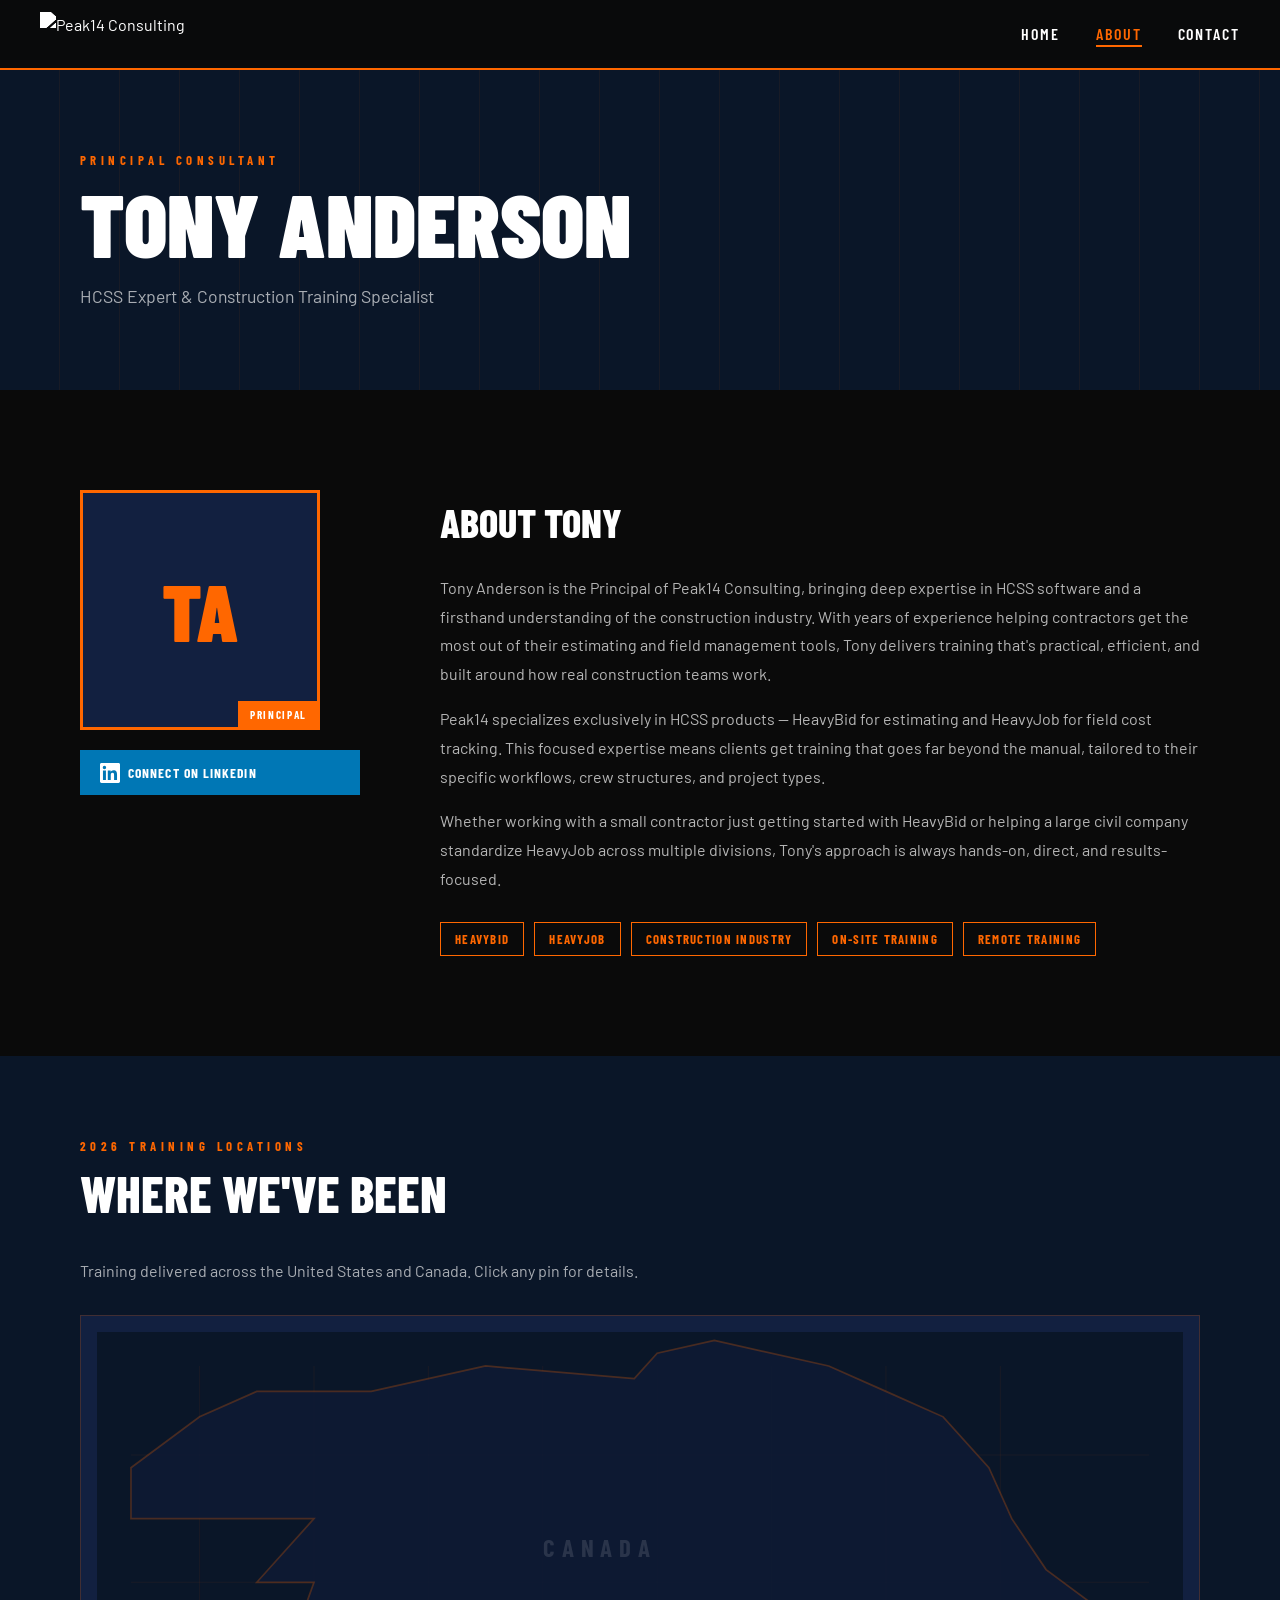
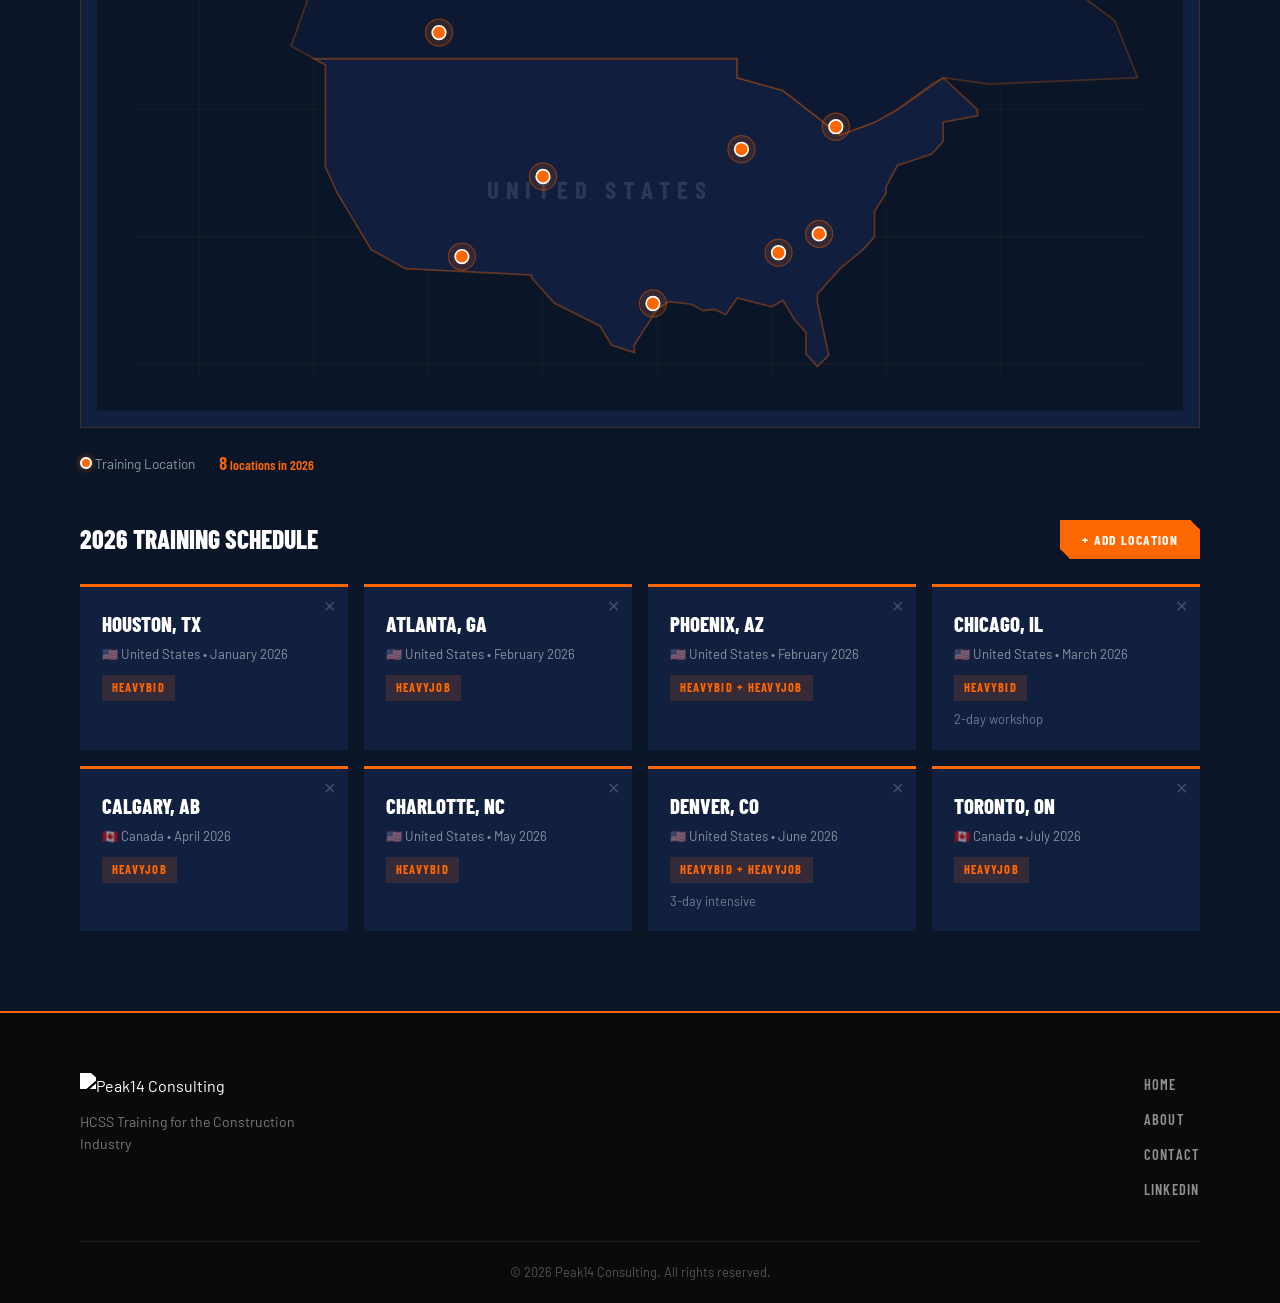
==== about.html @ 45404e65 "Add files via upload" ====
<!DOCTYPE html>
<html lang="en">
<head>
  <meta charset="UTF-8"/>
  <meta name="viewport" content="width=device-width, initial-scale=1.0"/>
  <title>About | Peak14 Consulting</title>
  <link rel="stylesheet" href="style.css"/>
  <link href="https://fonts.googleapis.com/css2?family=Barlow+Condensed:wght@400;600;700;800;900&family=Barlow:wght@300;400;500;600&display=swap" rel="stylesheet"/>
</head>
<body>

  <!-- NAV -->
  <nav class="navbar">
    <a href="index.html" class="nav-logo">
      <img src="Peak14_logo.png" alt="Peak14 Consulting" class="logo-img"/>
    </a>
    <ul class="nav-links">
      <li><a href="index.html">Home</a></li>
      <li><a href="about.html" class="active">About</a></li>
      <li><a href="contact.html">Contact</a></li>
    </ul>
    <button class="hamburger" id="hamburger" aria-label="Menu">
      <span></span><span></span><span></span>
    </button>
  </nav>

  <!-- PAGE HERO -->
  <section class="page-hero">
    <div class="hero-bg-lines"></div>
    <div class="page-hero-content">
      <div class="section-label">Principal Consultant</div>
      <h1 class="page-title">Tony Anderson</h1>
      <p>HCSS Expert &amp; Construction Training Specialist</p>
    </div>
  </section>

  <!-- BIO -->
  <section class="bio-section">
    <div class="bio-grid">
      <div class="bio-photo-col">
        <div class="bio-photo-placeholder">
          <span class="initials">TA</span>
          <div class="photo-badge">Principal</div>
        </div>
        <a href="https://www.linkedin.com/in/" target="_blank" class="linkedin-btn">
          <svg width="20" height="20" viewBox="0 0 24 24" fill="currentColor"><path d="M20.447 20.452h-3.554v-5.569c0-1.328-.027-3.037-1.852-3.037-1.853 0-2.136 1.445-2.136 2.939v5.667H9.351V9h3.414v1.561h.046c.477-.9 1.637-1.85 3.37-1.85 3.601 0 4.267 2.37 4.267 5.455v6.286zM5.337 7.433a2.062 2.062 0 01-2.063-2.065 2.064 2.064 0 112.063 2.065zm1.782 13.019H3.555V9h3.564v11.452zM22.225 0H1.771C.792 0 0 .774 0 1.729v20.542C0 23.227.792 24 1.771 24h20.451C23.2 24 24 23.227 24 22.271V1.729C24 .774 23.2 0 22.222 0h.003z"/></svg>
          Connect on LinkedIn
        </a>
      </div>
      <div class="bio-text-col">
        <h2>About Tony</h2>
        <p>Tony Anderson is the Principal of Peak14 Consulting, bringing deep expertise in HCSS software and a firsthand understanding of the construction industry. With years of experience helping contractors get the most out of their estimating and field management tools, Tony delivers training that's practical, efficient, and built around how real construction teams work.</p>
        <p>Peak14 specializes exclusively in HCSS products — HeavyBid for estimating and HeavyJob for field cost tracking. This focused expertise means clients get training that goes far beyond the manual, tailored to their specific workflows, crew structures, and project types.</p>
        <p>Whether working with a small contractor just getting started with HeavyBid or helping a large civil company standardize HeavyJob across multiple divisions, Tony's approach is always hands-on, direct, and results-focused.</p>
        <div class="bio-tags">
          <span class="tag">HeavyBid</span>
          <span class="tag">HeavyJob</span>
          <span class="tag">Construction Industry</span>
          <span class="tag">On-Site Training</span>
          <span class="tag">Remote Training</span>
        </div>
      </div>
    </div>
  </section>

  <!-- MAP SECTION -->
  <section class="map-section">
    <div class="section-label">2026 Training Locations</div>
    <h2 class="section-title">Where We've Been</h2>
    <p class="map-intro">Training delivered across the United States and Canada. Click any pin for details.</p>

    <div class="map-wrapper">
      <div id="map-container">
        <svg id="training-map" viewBox="0 0 960 600" xmlns="http://www.w3.org/2000/svg">
          <!-- USA + Canada simplified outline paths will be drawn by JS -->
        </svg>
        <div id="map-tooltip" class="map-tooltip hidden"></div>
      </div>
      <div class="map-legend">
        <div class="legend-item"><span class="pin-dot"></span> Training Location</div>
        <div class="training-count">
          <span id="location-count">0</span> locations in 2026
        </div>
      </div>
    </div>

    <!-- EDITABLE TRAINING LIST -->
    <div class="training-list-section">
      <div class="training-list-header">
        <h3>2026 Training Schedule</h3>
        <button class="btn-primary btn-sm" id="add-location-btn">+ Add Location</button>
      </div>

      <!-- Add Form (hidden by default) -->
      <div id="add-form" class="add-form hidden">
        <h4>Add Training Location</h4>
        <div class="form-row">
          <div class="form-group">
            <label>City</label>
            <input type="text" id="form-city" placeholder="e.g. Houston" />
          </div>
          <div class="form-group">
            <label>State / Province</label>
            <input type="text" id="form-state" placeholder="e.g. TX" />
          </div>
          <div class="form-group">
            <label>Country</label>
            <select id="form-country">
              <option value="US">United States</option>
              <option value="CA">Canada</option>
            </select>
          </div>
        </div>
        <div class="form-row">
          <div class="form-group">
            <label>Date</label>
            <input type="text" id="form-date" placeholder="e.g. March 2026" />
          </div>
          <div class="form-group">
            <label>Training Type</label>
            <select id="form-type">
              <option value="HeavyBid">HeavyBid</option>
              <option value="HeavyJob">HeavyJob</option>
              <option value="Both">HeavyBid + HeavyJob</option>
            </select>
          </div>
          <div class="form-group form-group-wide">
            <label>Notes (optional)</label>
            <input type="text" id="form-notes" placeholder="e.g. 3-day intensive" />
          </div>
        </div>
        <div class="form-actions">
          <button class="btn-primary btn-sm" id="save-location-btn">Save Location</button>
          <button class="btn-ghost btn-sm" id="cancel-add-btn">Cancel</button>
        </div>
      </div>

      <div id="training-cards" class="training-cards"></div>
    </div>
  </section>

  <!-- FOOTER -->
  <footer class="footer">
    <div class="footer-inner">
      <div class="footer-brand">
        <img src="Peak14_logo.png" alt="Peak14 Consulting" class="logo-img footer-logo"/>
        <p>HCSS Training for the Construction Industry</p>
      </div>
      <div class="footer-links">
        <a href="index.html">Home</a>
        <a href="about.html">About</a>
        <a href="contact.html">Contact</a>
        <a href="https://www.linkedin.com/in/" target="_blank">LinkedIn</a>
      </div>
    </div>
    <div class="footer-bottom">© 2026 Peak14 Consulting. All rights reserved.</div>
  </footer>

  <script src="nav.js"></script>
  <script src="map.js"></script>
</body>
</html>
---- style.css ----
/* ===========================
   PEAK14 CONSULTING — STYLES
   Colors: Black, #FF6700 (orange), Navy #0A1628
   =========================== */

:root {
  --black: #0A0A0A;
  --navy: #0A1628;
  --navy-mid: #122040;
  --orange: #FF6700;
  --orange-dark: #CC5200;
  --orange-light: #FF8533;
  --white: #FFFFFF;
  --gray-light: #F4F4F4;
  --gray-mid: #888;
  --gray-border: #222;
  --font-display: 'Barlow Condensed', sans-serif;
  --font-body: 'Barlow', sans-serif;
}

*, *::before, *::after { box-sizing: border-box; margin: 0; padding: 0; }

html { scroll-behavior: smooth; }

body {
  font-family: var(--font-body);
  background: var(--black);
  color: var(--white);
  line-height: 1.6;
  overflow-x: hidden;
}

/* ===== NAVBAR ===== */
.navbar {
  position: fixed;
  top: 0; left: 0; right: 0;
  z-index: 1000;
  display: flex;
  align-items: center;
  justify-content: space-between;
  padding: 0 40px;
  height: 70px;
  background: rgba(10,10,10,0.95);
  border-bottom: 2px solid var(--orange);
  backdrop-filter: blur(8px);
}

.nav-logo { display: flex; align-items: center; text-decoration: none; }

.logo-img {
  height: 44px;
  width: auto;
  filter: brightness(0) invert(1);
  /* If logo has color, remove filter above */
}

.nav-links {
  display: flex;
  gap: 36px;
  list-style: none;
}

.nav-links a {
  font-family: var(--font-display);
  font-size: 1rem;
  font-weight: 600;
  letter-spacing: 0.12em;
  text-transform: uppercase;
  color: var(--white);
  text-decoration: none;
  position: relative;
  padding-bottom: 4px;
  transition: color 0.2s;
}

.nav-links a::after {
  content: '';
  position: absolute;
  bottom: 0; left: 0;
  width: 0; height: 2px;
  background: var(--orange);
  transition: width 0.3s;
}

.nav-links a:hover, .nav-links a.active { color: var(--orange); }
.nav-links a:hover::after, .nav-links a.active::after { width: 100%; }

.hamburger {
  display: none;
  flex-direction: column;
  gap: 5px;
  background: none;
  border: none;
  cursor: pointer;
  padding: 8px;
}
.hamburger span {
  display: block;
  width: 26px; height: 2px;
  background: var(--white);
  transition: all 0.3s;
}

/* ===== BUTTONS ===== */
.btn-primary {
  display: inline-block;
  padding: 14px 32px;
  background: var(--orange);
  color: var(--white);
  font-family: var(--font-display);
  font-size: 1rem;
  font-weight: 700;
  letter-spacing: 0.1em;
  text-transform: uppercase;
  text-decoration: none;
  border: 2px solid var(--orange);
  cursor: pointer;
  transition: background 0.2s, color 0.2s, transform 0.15s;
  clip-path: polygon(0 0, calc(100% - 10px) 0, 100% 10px, 100% 100%, 10px 100%, 0 calc(100% - 10px));
}
.btn-primary:hover {
  background: var(--orange-dark);
  border-color: var(--orange-dark);
  transform: translateY(-2px);
}

.btn-ghost {
  display: inline-block;
  padding: 14px 32px;
  background: transparent;
  color: var(--white);
  font-family: var(--font-display);
  font-size: 1rem;
  font-weight: 700;
  letter-spacing: 0.1em;
  text-transform: uppercase;
  text-decoration: none;
  border: 2px solid rgba(255,255,255,0.4);
  cursor: pointer;
  transition: border-color 0.2s, color 0.2s;
  clip-path: polygon(0 0, calc(100% - 10px) 0, 100% 10px, 100% 100%, 10px 100%, 0 calc(100% - 10px));
}
.btn-ghost:hover { border-color: var(--orange); color: var(--orange); }

.btn-sm { padding: 9px 20px; font-size: 0.85rem; }
.btn-full { width: 100%; text-align: center; }

/* ===== HERO ===== */
.hero {
  min-height: 100vh;
  background: var(--navy);
  position: relative;
  display: flex;
  align-items: center;
  padding: 120px 80px 80px;
  overflow: hidden;
}

.hero-bg-lines {
  position: absolute;
  inset: 0;
  background-image:
    repeating-linear-gradient(
      90deg,
      transparent,
      transparent 59px,
      rgba(255,103,0,0.06) 59px,
      rgba(255,103,0,0.06) 60px
    );
  pointer-events: none;
}

.hero-content {
  position: relative;
  z-index: 1;
  max-width: 700px;
}

.hero-eyebrow {
  font-family: var(--font-display);
  font-size: 0.85rem;
  font-weight: 600;
  letter-spacing: 0.3em;
  text-transform: uppercase;
  color: var(--orange);
  margin-bottom: 16px;
}

.hero-title {
  font-family: var(--font-display);
  font-weight: 900;
  line-height: 0.9;
  text-transform: uppercase;
  margin-bottom: 28px;
}

.hero-title .line1 {
  display: block;
  font-size: clamp(3.5rem, 7vw, 7rem);
  color: var(--white);
}

.hero-title .line2 {
  display: block;
  font-size: clamp(4rem, 9vw, 9rem);
  color: var(--white);
}

.hero-title em {
  font-style: normal;
  color: var(--orange);
  text-shadow: 0 0 40px rgba(255,103,0,0.3);
}

.hero-sub {
  font-size: 1.15rem;
  font-weight: 300;
  color: rgba(255,255,255,0.75);
  max-width: 520px;
  margin-bottom: 36px;
  line-height: 1.7;
}

.hero-cta-row { display: flex; gap: 16px; flex-wrap: wrap; }

.hero-badge {
  position: absolute;
  right: 80px;
  bottom: 80px;
  width: 160px; height: 160px;
  border: 3px solid var(--orange);
  border-radius: 50%;
  display: flex;
  align-items: center;
  justify-content: center;
  animation: spin-slow 20s linear infinite;
}

.badge-inner {
  text-align: center;
  animation: spin-slow 20s linear reverse infinite;
}

.badge-num {
  display: block;
  font-family: var(--font-display);
  font-size: 1.8rem;
  font-weight: 900;
  color: var(--orange);
  line-height: 1;
}

.badge-label {
  font-size: 0.7rem;
  font-weight: 600;
  letter-spacing: 0.1em;
  text-transform: uppercase;
  color: rgba(255,255,255,0.7);
}

@keyframes spin-slow { from { transform: rotate(0deg); } to { transform: rotate(360deg); } }

/* ===== SECTION SHARED ===== */
.section-label {
  font-family: var(--font-display);
  font-size: 0.8rem;
  font-weight: 700;
  letter-spacing: 0.35em;
  text-transform: uppercase;
  color: var(--orange);
  margin-bottom: 10px;
}

.section-title {
  font-family: var(--font-display);
  font-size: clamp(2.2rem, 4vw, 3.5rem);
  font-weight: 800;
  text-transform: uppercase;
  line-height: 1;
  margin-bottom: 40px;
  color: var(--white);
}

/* ===== SERVICES ===== */
.services {
  padding: 100px 80px;
  background: var(--black);
}

.services-grid {
  display: grid;
  grid-template-columns: repeat(3, 1fr);
  gap: 2px;
  margin-top: 0;
}

.service-card {
  background: var(--navy-mid);
  padding: 48px 36px;
  position: relative;
  border-top: 2px solid transparent;
  transition: border-color 0.3s, background 0.3s;
}
.service-card:hover { border-color: var(--orange); background: #172a4a; }
.service-card.featured { background: #162240; border-top: 2px solid var(--orange); }
.service-card.featured::after {
  content: 'MOST REQUESTED';
  position: absolute;
  top: 0; right: 0;
  background: var(--orange);
  color: var(--white);
  font-family: var(--font-display);
  font-size: 0.65rem;
  font-weight: 700;
  letter-spacing: 0.15em;
  padding: 4px 10px;
}

.service-icon {
  font-size: 2.5rem;
  margin-bottom: 20px;
  display: block;
}

.service-card h3 {
  font-family: var(--font-display);
  font-size: 1.5rem;
  font-weight: 800;
  text-transform: uppercase;
  letter-spacing: 0.05em;
  margin-bottom: 14px;
  color: var(--white);
}

.service-card p {
  font-size: 0.95rem;
  color: rgba(255,255,255,0.65);
  line-height: 1.7;
}

/* ===== WHY ===== */
.why {
  padding: 100px 80px;
  background: var(--navy);
  display: grid;
  grid-template-columns: 1fr 1fr;
  gap: 80px;
  align-items: center;
}

.why-list {
  list-style: none;
  margin-bottom: 36px;
}
.why-list li {
  display: flex;
  align-items: flex-start;
  gap: 14px;
  padding: 14px 0;
  border-bottom: 1px solid rgba(255,255,255,0.08);
  font-size: 1rem;
  color: rgba(255,255,255,0.8);
}
.check { color: var(--orange); font-weight: 700; flex-shrink: 0; }

.why-right {
  display: grid;
  grid-template-columns: 1fr;
  gap: 2px;
}

.stat-block {
  background: var(--navy-mid);
  padding: 36px 40px;
  border-left: 4px solid var(--orange);
  transition: background 0.2s;
}
.stat-block:hover { background: #172a4a; }

.stat-num {
  font-family: var(--font-display);
  font-size: 2.2rem;
  font-weight: 900;
  color: var(--orange);
  line-height: 1;
  margin-bottom: 6px;
}
.stat-label {
  font-size: 0.85rem;
  font-weight: 600;
  text-transform: uppercase;
  letter-spacing: 0.1em;
  color: rgba(255,255,255,0.5);
}

/* ===== CTA BANNER ===== */
.cta-banner {
  background: var(--orange);
  padding: 80px;
  text-align: center;
}
.cta-banner h2 {
  font-family: var(--font-display);
  font-size: clamp(2rem, 4vw, 3.2rem);
  font-weight: 800;
  text-transform: uppercase;
  color: var(--white);
  margin-bottom: 12px;
}
.cta-banner p {
  font-size: 1.1rem;
  color: rgba(255,255,255,0.85);
  margin-bottom: 32px;
}
.cta-banner .btn-primary {
  background: var(--black);
  border-color: var(--black);
  color: var(--white);
}
.cta-banner .btn-primary:hover { background: var(--navy); border-color: var(--navy); }

/* ===== FOOTER ===== */
.footer {
  background: var(--black);
  border-top: 2px solid var(--orange);
  padding: 60px 80px 20px;
}

.footer-inner {
  display: flex;
  justify-content: space-between;
  align-items: flex-start;
  margin-bottom: 40px;
  flex-wrap: wrap;
  gap: 30px;
}

.footer-brand img { margin-bottom: 12px; }
.footer-brand p {
  font-size: 0.875rem;
  color: rgba(255,255,255,0.45);
  max-width: 240px;
}

.footer-logo { height: 36px; }

.footer-links {
  display: flex;
  flex-direction: column;
  gap: 12px;
}
.footer-links a {
  color: rgba(255,255,255,0.55);
  text-decoration: none;
  font-size: 0.9rem;
  font-family: var(--font-display);
  font-weight: 600;
  letter-spacing: 0.08em;
  text-transform: uppercase;
  transition: color 0.2s;
}
.footer-links a:hover { color: var(--orange); }

.footer-bottom {
  border-top: 1px solid rgba(255,255,255,0.08);
  padding-top: 20px;
  text-align: center;
  font-size: 0.8rem;
  color: rgba(255,255,255,0.3);
}

/* ===== PAGE HERO (inner pages) ===== */
.page-hero {
  background: var(--navy);
  padding: 150px 80px 80px;
  position: relative;
  overflow: hidden;
}
.page-hero-content { position: relative; z-index: 1; }
.page-title {
  font-family: var(--font-display);
  font-size: clamp(3rem, 7vw, 6rem);
  font-weight: 900;
  text-transform: uppercase;
  color: var(--white);
  line-height: 0.95;
  margin-bottom: 16px;
}
.page-hero p {
  font-size: 1.1rem;
  color: rgba(255,255,255,0.65);
  max-width: 500px;
}

/* ===== BIO SECTION ===== */
.bio-section {
  padding: 100px 80px;
  background: var(--black);
}

.bio-grid {
  display: grid;
  grid-template-columns: 280px 1fr;
  gap: 80px;
  align-items: start;
}

.bio-photo-placeholder {
  width: 240px; height: 240px;
  background: var(--navy-mid);
  border: 3px solid var(--orange);
  display: flex;
  align-items: center;
  justify-content: center;
  position: relative;
  margin-bottom: 20px;
}
.initials {
  font-family: var(--font-display);
  font-size: 5rem;
  font-weight: 900;
  color: var(--orange);
}
.photo-badge {
  position: absolute;
  bottom: -2px; right: -2px;
  background: var(--orange);
  color: var(--white);
  font-family: var(--font-display);
  font-size: 0.7rem;
  font-weight: 700;
  letter-spacing: 0.15em;
  text-transform: uppercase;
  padding: 5px 12px;
}

.linkedin-btn {
  display: flex;
  align-items: center;
  gap: 8px;
  padding: 12px 20px;
  background: #0077B5;
  color: var(--white);
  font-family: var(--font-display);
  font-size: 0.85rem;
  font-weight: 700;
  letter-spacing: 0.08em;
  text-transform: uppercase;
  text-decoration: none;
  transition: background 0.2s;
}
.linkedin-btn:hover { background: #005f91; }

.bio-text-col h2 {
  font-family: var(--font-display);
  font-size: 2.5rem;
  font-weight: 800;
  text-transform: uppercase;
  margin-bottom: 20px;
  color: var(--white);
}
.bio-text-col p {
  font-size: 1rem;
  color: rgba(255,255,255,0.7);
  line-height: 1.8;
  margin-bottom: 16px;
}

.bio-tags {
  display: flex;
  flex-wrap: wrap;
  gap: 10px;
  margin-top: 28px;
}
.tag {
  font-family: var(--font-display);
  font-size: 0.8rem;
  font-weight: 700;
  letter-spacing: 0.1em;
  text-transform: uppercase;
  padding: 6px 14px;
  border: 1.5px solid var(--orange);
  color: var(--orange);
}

/* ===== MAP SECTION ===== */
.map-section {
  padding: 80px;
  background: var(--navy);
}

.map-intro {
  font-size: 1rem;
  color: rgba(255,255,255,0.65);
  margin-bottom: 32px;
}

.map-wrapper { position: relative; }

#map-container {
  background: var(--navy-mid);
  border: 1px solid rgba(255,103,0,0.2);
  padding: 16px;
  position: relative;
  margin-bottom: 20px;
}

#training-map {
  width: 100%;
  height: auto;
  display: block;
}

.map-legend {
  display: flex;
  align-items: center;
  gap: 24px;
  margin-bottom: 40px;
  font-size: 0.85rem;
  color: rgba(255,255,255,0.55);
}

.pin-dot {
  display: inline-block;
  width: 12px; height: 12px;
  border-radius: 50%;
  background: var(--orange);
  border: 2px solid var(--white);
  box-shadow: 0 0 6px rgba(255,103,0,0.6);
}

.training-count {
  font-family: var(--font-display);
  font-weight: 600;
  color: var(--orange);
}
.training-count span { font-size: 1.2rem; }

/* MAP TOOLTIP */
.map-tooltip {
  position: absolute;
  background: var(--black);
  border: 2px solid var(--orange);
  padding: 12px 16px;
  min-width: 180px;
  pointer-events: none;
  z-index: 100;
  font-size: 0.85rem;
}
.map-tooltip.hidden { display: none; }
.map-tooltip strong {
  display: block;
  font-family: var(--font-display);
  font-size: 1rem;
  font-weight: 700;
  color: var(--orange);
  margin-bottom: 4px;
}
.map-tooltip span { color: rgba(255,255,255,0.7); display: block; }

/* TRAINING LIST */
.training-list-section { margin-top: 20px; }
.training-list-header {
  display: flex;
  align-items: center;
  justify-content: space-between;
  margin-bottom: 24px;
}
.training-list-header h3 {
  font-family: var(--font-display);
  font-size: 1.6rem;
  font-weight: 800;
  text-transform: uppercase;
  color: var(--white);
}

.add-form {
  background: var(--navy-mid);
  border: 1px solid rgba(255,103,0,0.3);
  border-left: 4px solid var(--orange);
  padding: 28px;
  margin-bottom: 24px;
}
.add-form h4 {
  font-family: var(--font-display);
  font-size: 1.2rem;
  font-weight: 700;
  text-transform: uppercase;
  color: var(--orange);
  margin-bottom: 20px;
}
.add-form.hidden { display: none; }

.form-row {
  display: grid;
  grid-template-columns: repeat(auto-fit, minmax(160px, 1fr));
  gap: 16px;
  margin-bottom: 16px;
}

.form-group { display: flex; flex-direction: column; gap: 6px; }
.form-group label {
  font-family: var(--font-display);
  font-size: 0.8rem;
  font-weight: 700;
  letter-spacing: 0.1em;
  text-transform: uppercase;
  color: rgba(255,255,255,0.5);
}
.form-group input,
.form-group select,
.form-group textarea {
  background: rgba(10,10,10,0.5);
  border: 1px solid rgba(255,255,255,0.15);
  color: var(--white);
  padding: 10px 14px;
  font-family: var(--font-body);
  font-size: 0.95rem;
  transition: border-color 0.2s;
  outline: none;
}
.form-group input:focus,
.form-group select:focus,
.form-group textarea:focus {
  border-color: var(--orange);
}
.form-group select option { background: var(--navy); }

.form-group-wide { grid-column: span 2; }

.form-actions {
  display: flex;
  gap: 12px;
  margin-top: 8px;
}

.training-cards {
  display: grid;
  grid-template-columns: repeat(auto-fill, minmax(260px, 1fr));
  gap: 16px;
}

.training-card {
  background: var(--navy-mid);
  border-top: 3px solid var(--orange);
  padding: 20px 22px;
  position: relative;
  transition: background 0.2s;
}
.training-card:hover { background: #172a4a; }
.training-card-city {
  font-family: var(--font-display);
  font-size: 1.3rem;
  font-weight: 800;
  text-transform: uppercase;
  color: var(--white);
}
.training-card-meta {
  font-size: 0.82rem;
  color: rgba(255,255,255,0.5);
  margin-top: 4px;
}
.training-card-type {
  display: inline-block;
  margin-top: 10px;
  padding: 3px 10px;
  background: rgba(255,103,0,0.15);
  color: var(--orange);
  font-family: var(--font-display);
  font-size: 0.78rem;
  font-weight: 700;
  letter-spacing: 0.1em;
  text-transform: uppercase;
}
.training-card-delete {
  position: absolute;
  top: 12px; right: 12px;
  background: none;
  border: none;
  color: rgba(255,255,255,0.2);
  cursor: pointer;
  font-size: 1rem;
  line-height: 1;
  transition: color 0.2s;
}
.training-card-delete:hover { color: #ff4444; }

/* ===== CONTACT SECTION ===== */
.contact-section {
  padding: 100px 80px;
  background: var(--black);
}
.contact-grid {
  display: grid;
  grid-template-columns: 1fr 1fr;
  gap: 80px;
  align-items: start;
}

.contact-info h2 {
  font-family: var(--font-display);
  font-size: 2.5rem;
  font-weight: 800;
  text-transform: uppercase;
  color: var(--white);
  margin-bottom: 20px;
}
.contact-info > p {
  font-size: 1rem;
  color: rgba(255,255,255,0.65);
  line-height: 1.8;
  margin-bottom: 36px;
}

.contact-items { display: flex; flex-direction: column; gap: 24px; margin-bottom: 36px; }
.contact-item {
  display: flex;
  align-items: flex-start;
  gap: 16px;
}
.contact-icon { font-size: 1.5rem; flex-shrink: 0; }
.contact-item strong { font-weight: 600; font-size: 0.9rem; color: var(--white); }
.contact-link {
  color: var(--orange);
  text-decoration: none;
  font-size: 0.9rem;
  transition: color 0.2s;
}
.contact-link:hover { color: var(--orange-light); }
.contact-item > div { font-size: 0.9rem; color: rgba(255,255,255,0.6); }

.linkedin-cta {
  display: inline-flex;
  align-items: center;
}

.contact-form-card {
  background: var(--navy-mid);
  padding: 44px;
  border-top: 3px solid var(--orange);
}
.contact-form-card h3 {
  font-family: var(--font-display);
  font-size: 1.8rem;
  font-weight: 800;
  text-transform: uppercase;
  color: var(--white);
  margin-bottom: 8px;
}
.form-note {
  font-size: 0.875rem;
  color: rgba(255,255,255,0.5);
  margin-bottom: 28px;
}

.contact-form {
  display: flex;
  flex-direction: column;
  gap: 18px;
}

.form-success {
  text-align: center;
  padding: 60px 20px;
}
.form-success.hidden { display: none; }
.success-icon {
  width: 60px; height: 60px;
  border-radius: 50%;
  background: var(--orange);
  font-size: 1.5rem;
  line-height: 60px;
  margin: 0 auto 20px;
}
.form-success h4 {
  font-family: var(--font-display);
  font-size: 1.8rem;
  text-transform: uppercase;
  margin-bottom: 8px;
}
.form-success p { color: rgba(255,255,255,0.6); }

/* ===== HIDDEN UTIL ===== */
.hidden { display: none !important; }

/* ===== RESPONSIVE ===== */
@media (max-width: 900px) {
  .navbar { padding: 0 24px; }
  .nav-links { display: none; flex-direction: column; position: absolute; top: 70px; left: 0; right: 0; background: var(--black); padding: 20px 24px; border-bottom: 2px solid var(--orange); gap: 16px; }
  .nav-links.open { display: flex; }
  .hamburger { display: flex; }

  .hero { padding: 120px 24px 80px; }
  .hero-badge { display: none; }

  .services { padding: 60px 24px; }
  .services-grid { grid-template-columns: 1fr; }

  .why { padding: 60px 24px; grid-template-columns: 1fr; gap: 40px; }

  .cta-banner { padding: 60px 24px; }

  .footer { padding: 40px 24px 20px; }
  .footer-inner { flex-direction: column; }

  .page-hero { padding: 120px 24px 60px; }

  .bio-section { padding: 60px 24px; }
  .bio-grid { grid-template-columns: 1fr; gap: 40px; }

  .map-section { padding: 60px 24px; }

  .contact-section { padding: 60px 24px; }
  .contact-grid { grid-template-columns: 1fr; gap: 50px; }

  .form-group-wide { grid-column: span 1; }
}
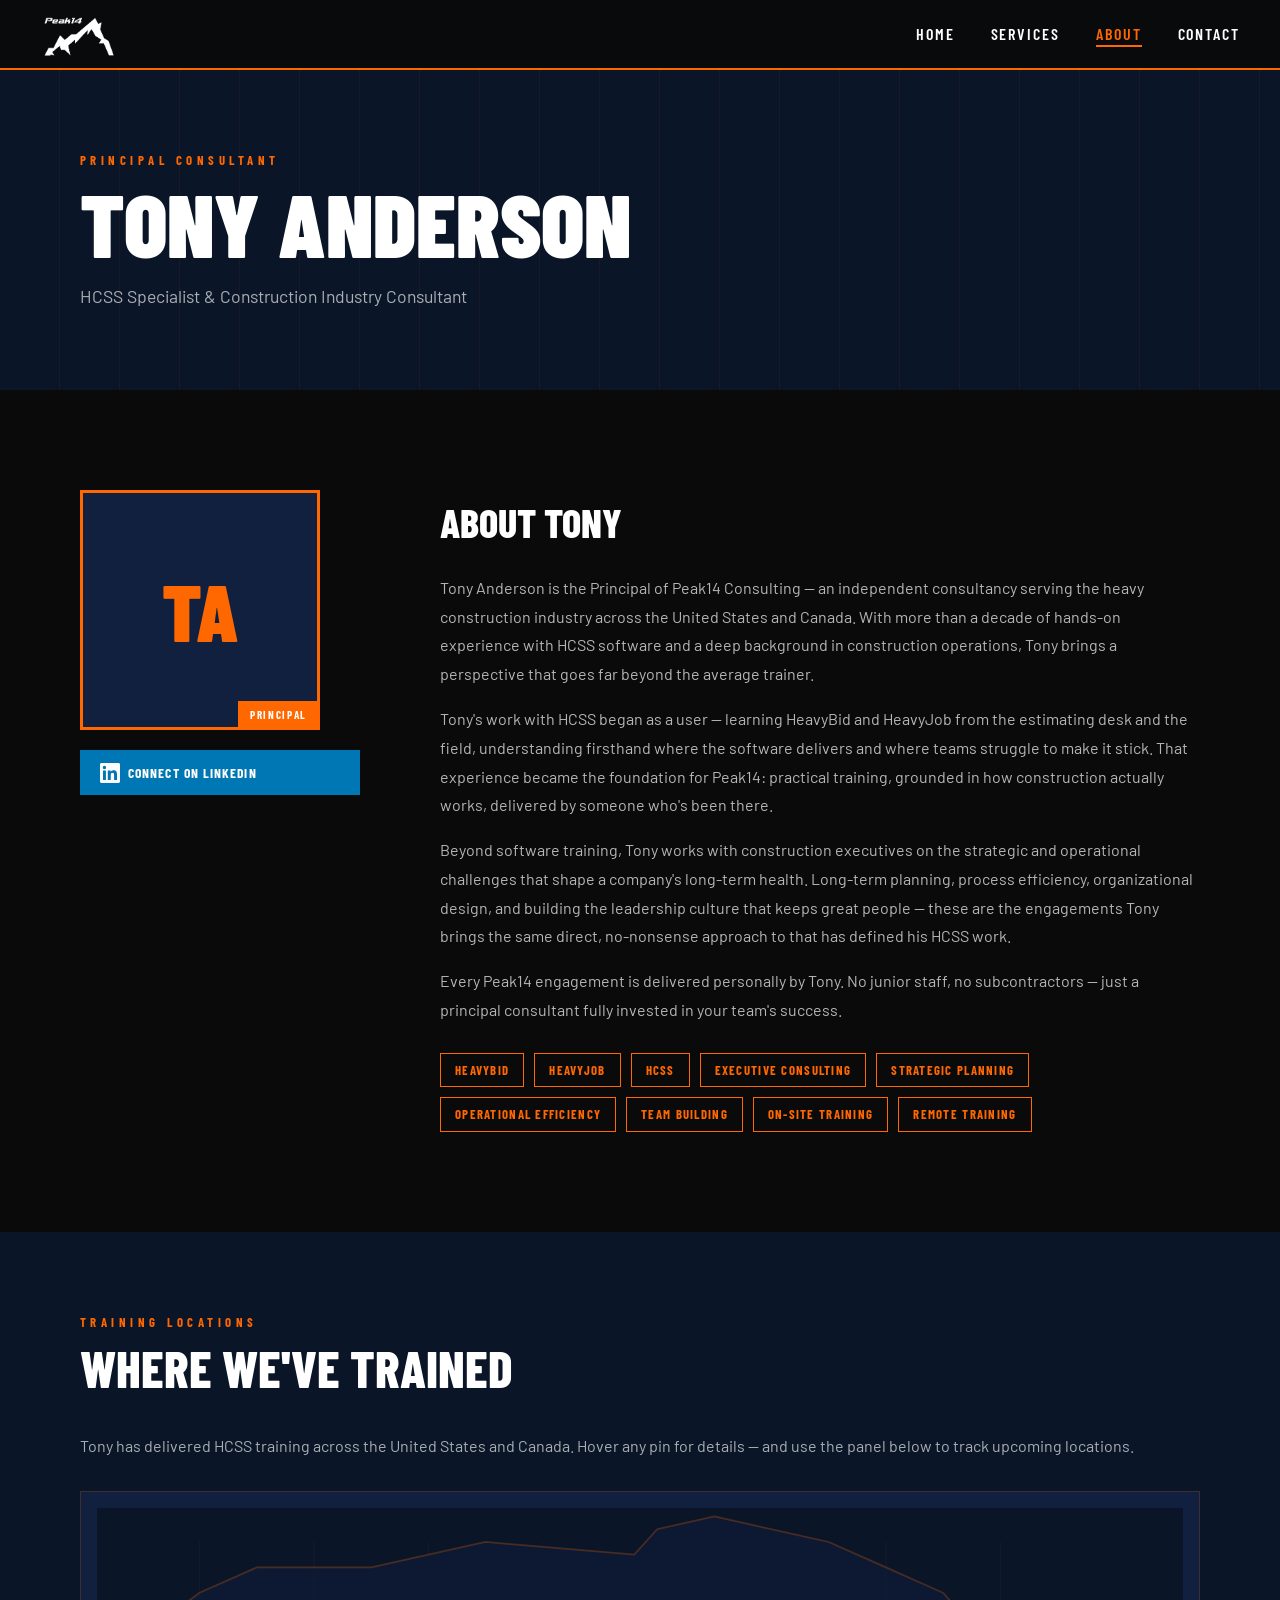
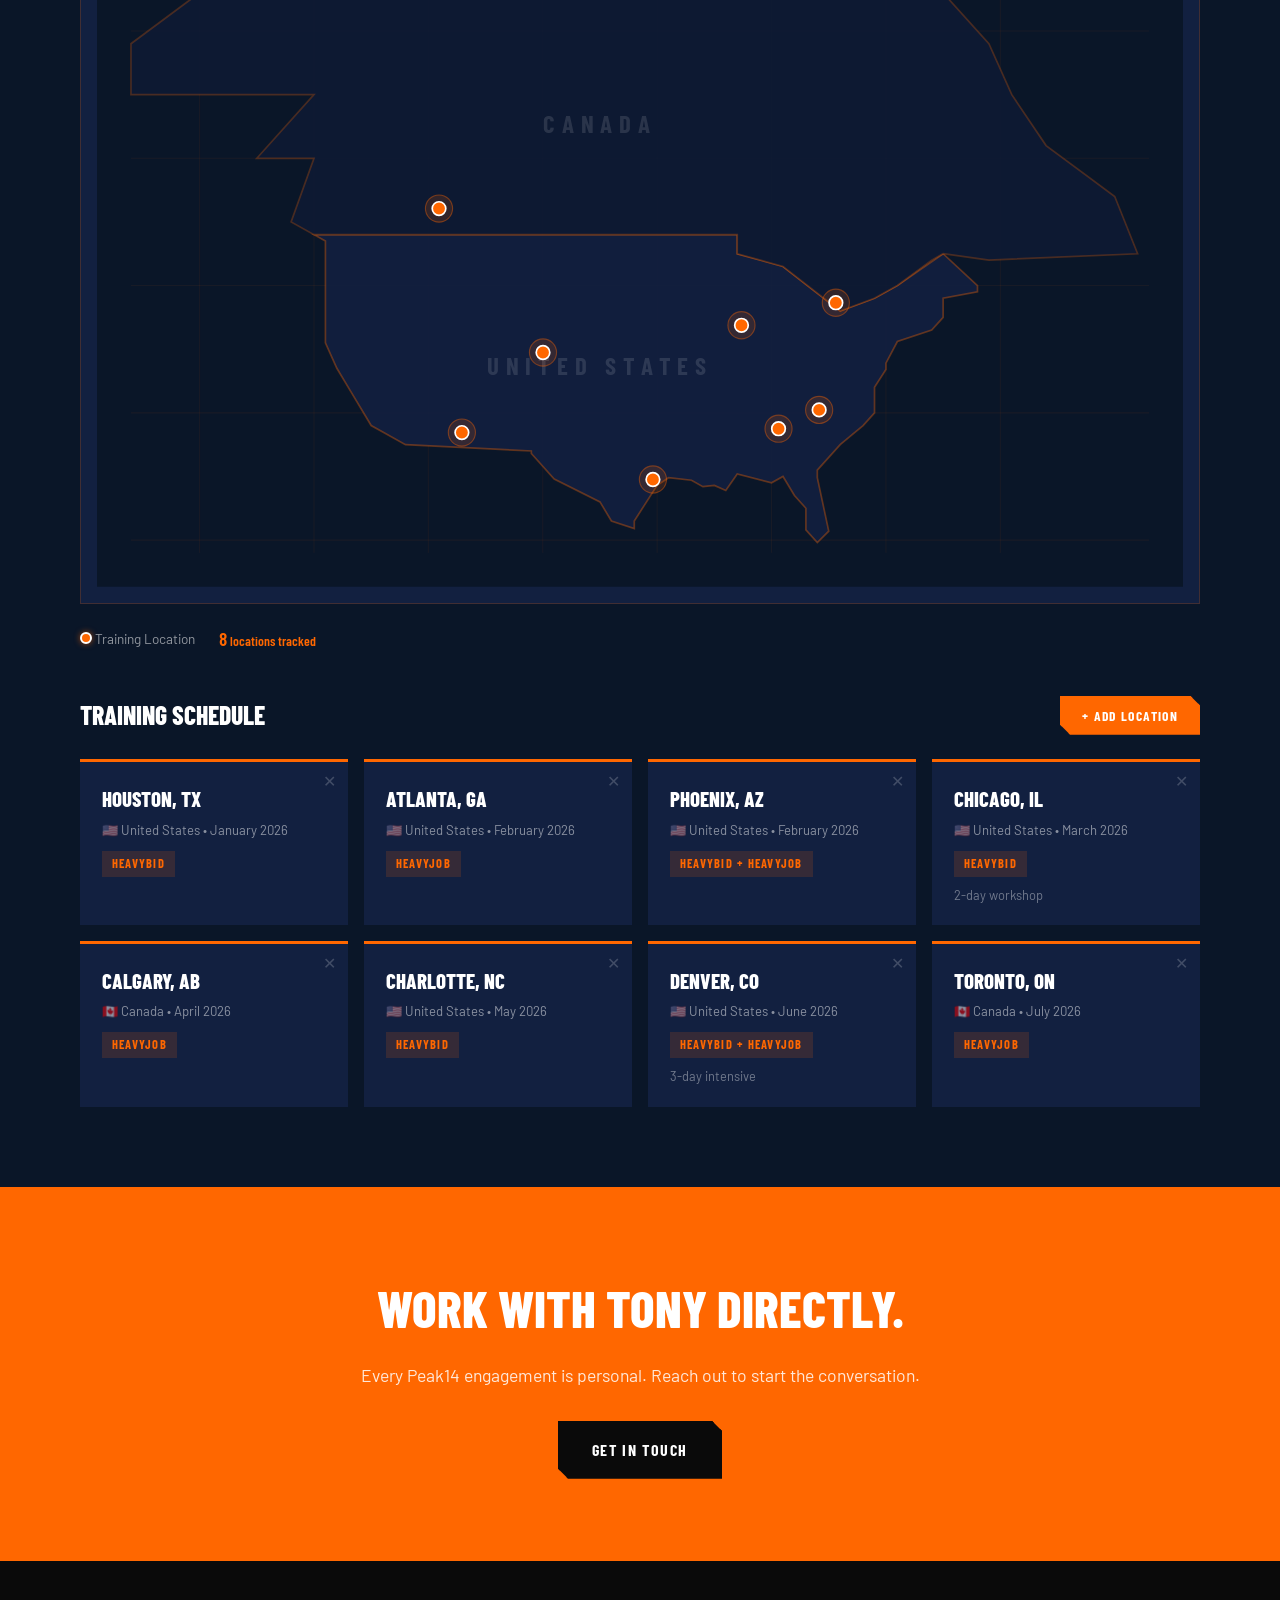
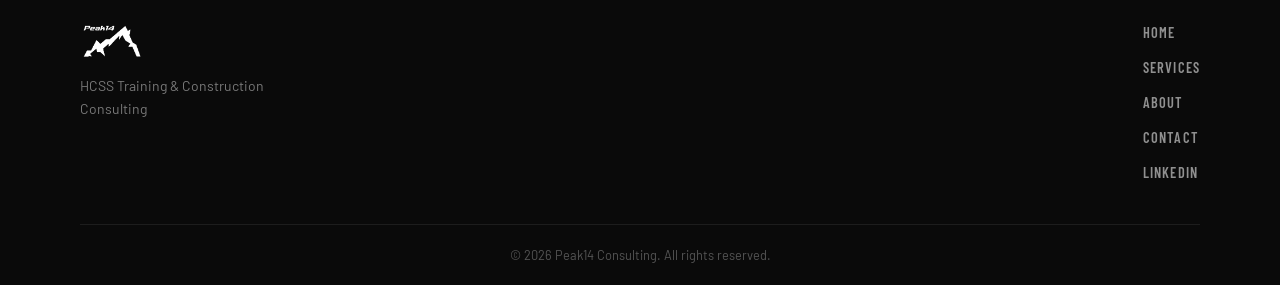
==== commit 922ecc35: "Update about.html" ====
--- a/about.html
+++ b/about.html
@@ -3,7 +3,7 @@
 <head>
   <meta charset="UTF-8"/>
   <meta name="viewport" content="width=device-width, initial-scale=1.0"/>
-  <title>About | Peak14 Consulting</title>
+  <title>About Tony Anderson | Peak14 Consulting</title>
   <link rel="stylesheet" href="style.css"/>
   <link href="https://fonts.googleapis.com/css2?family=Barlow+Condensed:wght@400;600;700;800;900&family=Barlow:wght@300;400;500;600&display=swap" rel="stylesheet"/>
 </head>
@@ -16,6 +16,7 @@
     </a>
     <ul class="nav-links">
       <li><a href="index.html">Home</a></li>
+      <li><a href="services.html">Services</a></li>
       <li><a href="about.html" class="active">About</a></li>
       <li><a href="contact.html">Contact</a></li>
     </ul>
@@ -30,7 +31,7 @@
     <div class="page-hero-content">
       <div class="section-label">Principal Consultant</div>
       <h1 class="page-title">Tony Anderson</h1>
-      <p>HCSS Expert &amp; Construction Training Specialist</p>
+      <p>HCSS Specialist &amp; Construction Industry Consultant</p>
     </div>
   </section>
 
@@ -42,20 +43,25 @@
           <span class="initials">TA</span>
           <div class="photo-badge">Principal</div>
         </div>
-        <a href="https://www.linkedin.com/in/" target="_blank" class="linkedin-btn">
+        <a href="https://www.linkedin.com/in/tonydanderson" target="_blank" class="linkedin-btn">
           <svg width="20" height="20" viewBox="0 0 24 24" fill="currentColor"><path d="M20.447 20.452h-3.554v-5.569c0-1.328-.027-3.037-1.852-3.037-1.853 0-2.136 1.445-2.136 2.939v5.667H9.351V9h3.414v1.561h.046c.477-.9 1.637-1.85 3.37-1.85 3.601 0 4.267 2.37 4.267 5.455v6.286zM5.337 7.433a2.062 2.062 0 01-2.063-2.065 2.064 2.064 0 112.063 2.065zm1.782 13.019H3.555V9h3.564v11.452zM22.225 0H1.771C.792 0 0 .774 0 1.729v20.542C0 23.227.792 24 1.771 24h20.451C23.2 24 24 23.227 24 22.271V1.729C24 .774 23.2 0 22.222 0h.003z"/></svg>
           Connect on LinkedIn
         </a>
       </div>
       <div class="bio-text-col">
         <h2>About Tony</h2>
-        <p>Tony Anderson is the Principal of Peak14 Consulting, bringing deep expertise in HCSS software and a firsthand understanding of the construction industry. With years of experience helping contractors get the most out of their estimating and field management tools, Tony delivers training that's practical, efficient, and built around how real construction teams work.</p>
-        <p>Peak14 specializes exclusively in HCSS products — HeavyBid for estimating and HeavyJob for field cost tracking. This focused expertise means clients get training that goes far beyond the manual, tailored to their specific workflows, crew structures, and project types.</p>
-        <p>Whether working with a small contractor just getting started with HeavyBid or helping a large civil company standardize HeavyJob across multiple divisions, Tony's approach is always hands-on, direct, and results-focused.</p>
+        <p>Tony Anderson is the Principal of Peak14 Consulting — an independent consultancy serving the heavy construction industry across the United States and Canada. With more than a decade of hands-on experience with HCSS software and a deep background in construction operations, Tony brings a perspective that goes far beyond the average trainer.</p>
+        <p>Tony's work with HCSS began as a user — learning HeavyBid and HeavyJob from the estimating desk and the field, understanding firsthand where the software delivers and where teams struggle to make it stick. That experience became the foundation for Peak14: practical training, grounded in how construction actually works, delivered by someone who's been there.</p>
+        <p>Beyond software training, Tony works with construction executives on the strategic and operational challenges that shape a company's long-term health. Long-term planning, process efficiency, organizational design, and building the leadership culture that keeps great people — these are the engagements Tony brings the same direct, no-nonsense approach to that has defined his HCSS work.</p>
+        <p>Every Peak14 engagement is delivered personally by Tony. No junior staff, no subcontractors — just a principal consultant fully invested in your team's success.</p>
         <div class="bio-tags">
           <span class="tag">HeavyBid</span>
           <span class="tag">HeavyJob</span>
-          <span class="tag">Construction Industry</span>
+          <span class="tag">HCSS</span>
+          <span class="tag">Executive Consulting</span>
+          <span class="tag">Strategic Planning</span>
+          <span class="tag">Operational Efficiency</span>
+          <span class="tag">Team Building</span>
           <span class="tag">On-Site Training</span>
           <span class="tag">Remote Training</span>
         </div>
@@ -65,21 +71,21 @@
 
   <!-- MAP SECTION -->
   <section class="map-section">
-    <div class="section-label">2026 Training Locations</div>
-    <h2 class="section-title">Where We've Been</h2>
-    <p class="map-intro">Training delivered across the United States and Canada. Click any pin for details.</p>
+    <div class="section-label">Training Locations</div>
+    <h2 class="section-title">Where We've Trained</h2>
+    <p class="map-intro">Tony has delivered HCSS training across the United States and Canada. Hover any pin for details — and use the panel below to track upcoming locations.</p>
 
     <div class="map-wrapper">
       <div id="map-container">
         <svg id="training-map" viewBox="0 0 960 600" xmlns="http://www.w3.org/2000/svg">
-          <!-- USA + Canada simplified outline paths will be drawn by JS -->
+          <!-- Map drawn by map.js -->
         </svg>
         <div id="map-tooltip" class="map-tooltip hidden"></div>
       </div>
       <div class="map-legend">
         <div class="legend-item"><span class="pin-dot"></span> Training Location</div>
         <div class="training-count">
-          <span id="location-count">0</span> locations in 2026
+          <span id="location-count">0</span> locations tracked
         </div>
       </div>
     </div>
@@ -87,7 +93,7 @@
     <!-- EDITABLE TRAINING LIST -->
     <div class="training-list-section">
       <div class="training-list-header">
-        <h3>2026 Training Schedule</h3>
+        <h3>Training Schedule</h3>
         <button class="btn-primary btn-sm" id="add-location-btn">+ Add Location</button>
       </div>
 
@@ -121,7 +127,9 @@
             <select id="form-type">
               <option value="HeavyBid">HeavyBid</option>
               <option value="HeavyJob">HeavyJob</option>
-              <option value="Both">HeavyBid + HeavyJob</option>
+              <option value="HeavyBid + HeavyJob">HeavyBid + HeavyJob</option>
+              <option value="Executive Consulting">Executive Consulting</option>
+              <option value="Workshop">Workshop</option>
             </select>
           </div>
           <div class="form-group form-group-wide">
@@ -139,18 +147,26 @@
     </div>
   </section>
 
+  <!-- CTA -->
+  <section class="cta-banner">
+    <h2>Work with Tony directly.</h2>
+    <p>Every Peak14 engagement is personal. Reach out to start the conversation.</p>
+    <a href="contact.html" class="btn-primary">Get in Touch</a>
+  </section>
+
   <!-- FOOTER -->
   <footer class="footer">
     <div class="footer-inner">
       <div class="footer-brand">
         <img src="Peak14_logo.png" alt="Peak14 Consulting" class="logo-img footer-logo"/>
-        <p>HCSS Training for the Construction Industry</p>
+        <p>HCSS Training &amp; Construction Consulting</p>
       </div>
       <div class="footer-links">
         <a href="index.html">Home</a>
+        <a href="services.html">Services</a>
         <a href="about.html">About</a>
         <a href="contact.html">Contact</a>
-        <a href="https://www.linkedin.com/in/" target="_blank">LinkedIn</a>
+        <a href="https://www.linkedin.com/in/tonydanderson" target="_blank">LinkedIn</a>
       </div>
     </div>
     <div class="footer-bottom">© 2026 Peak14 Consulting. All rights reserved.</div>
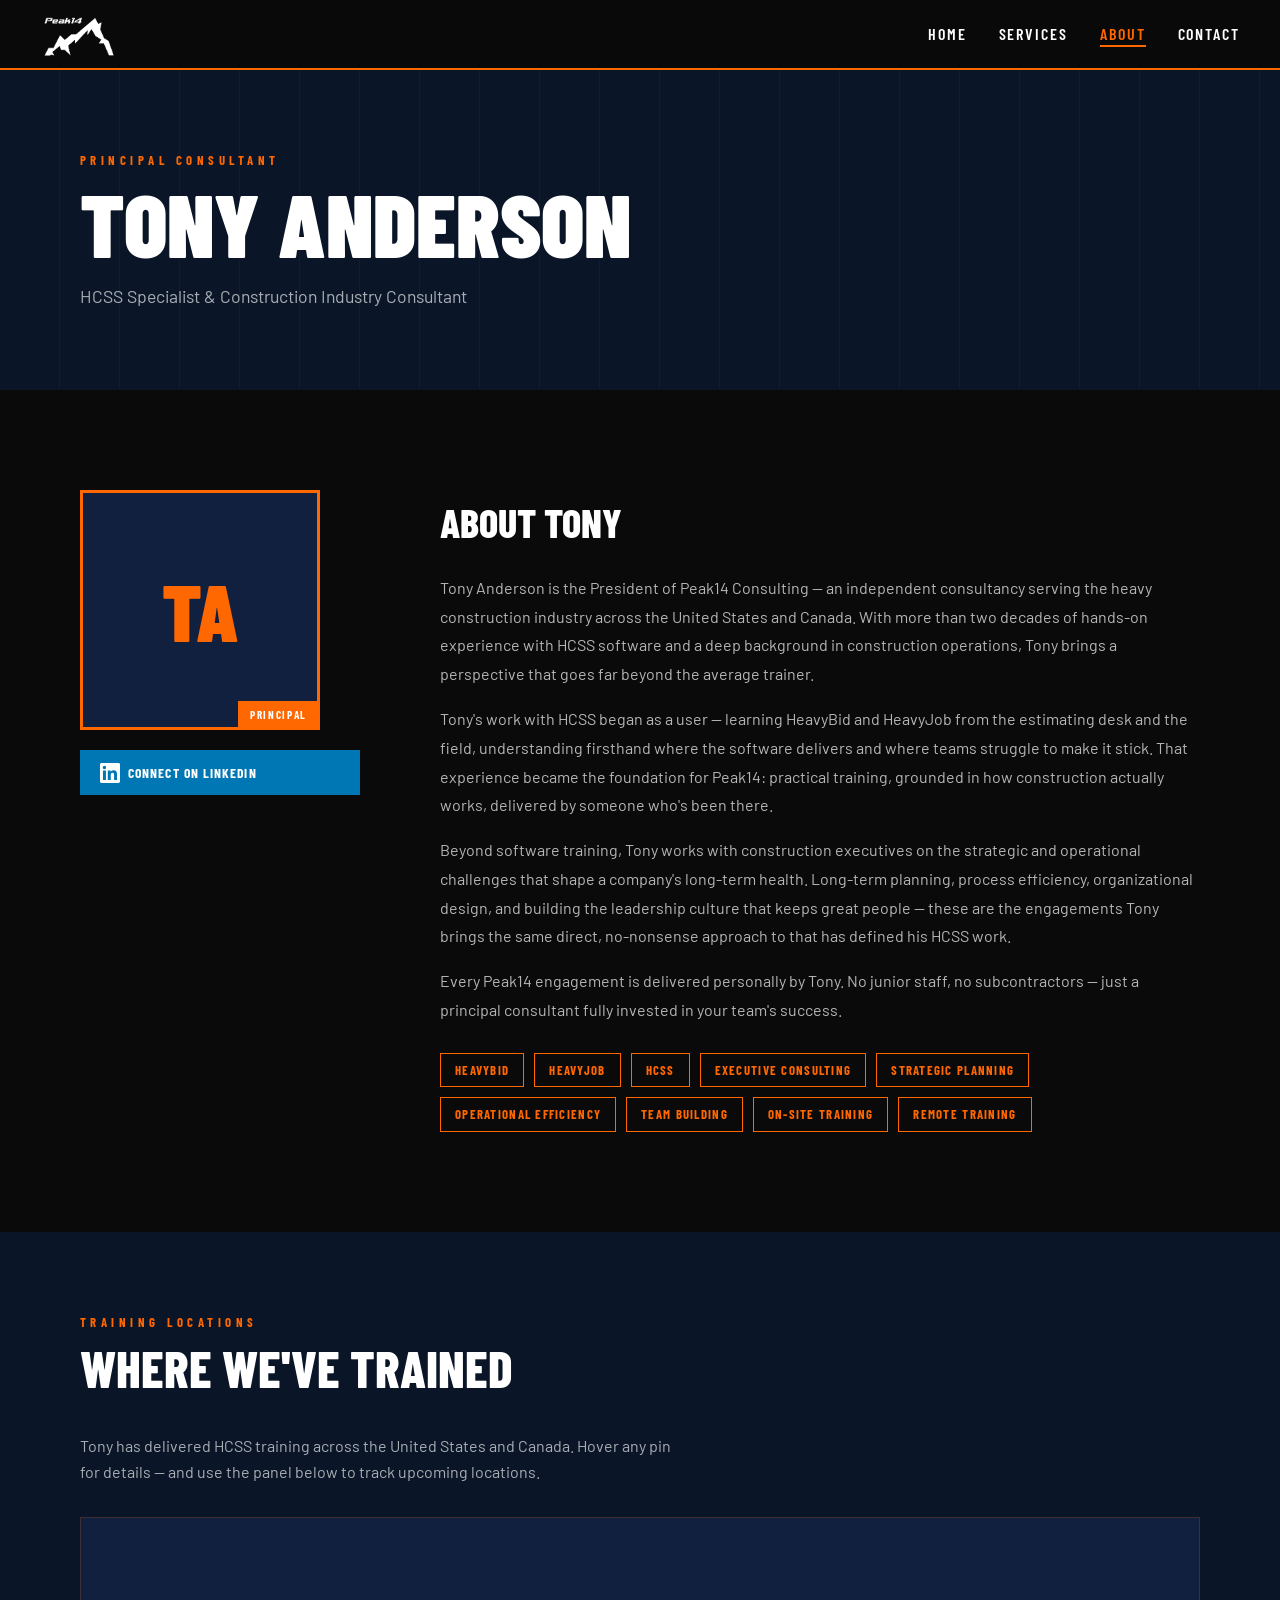
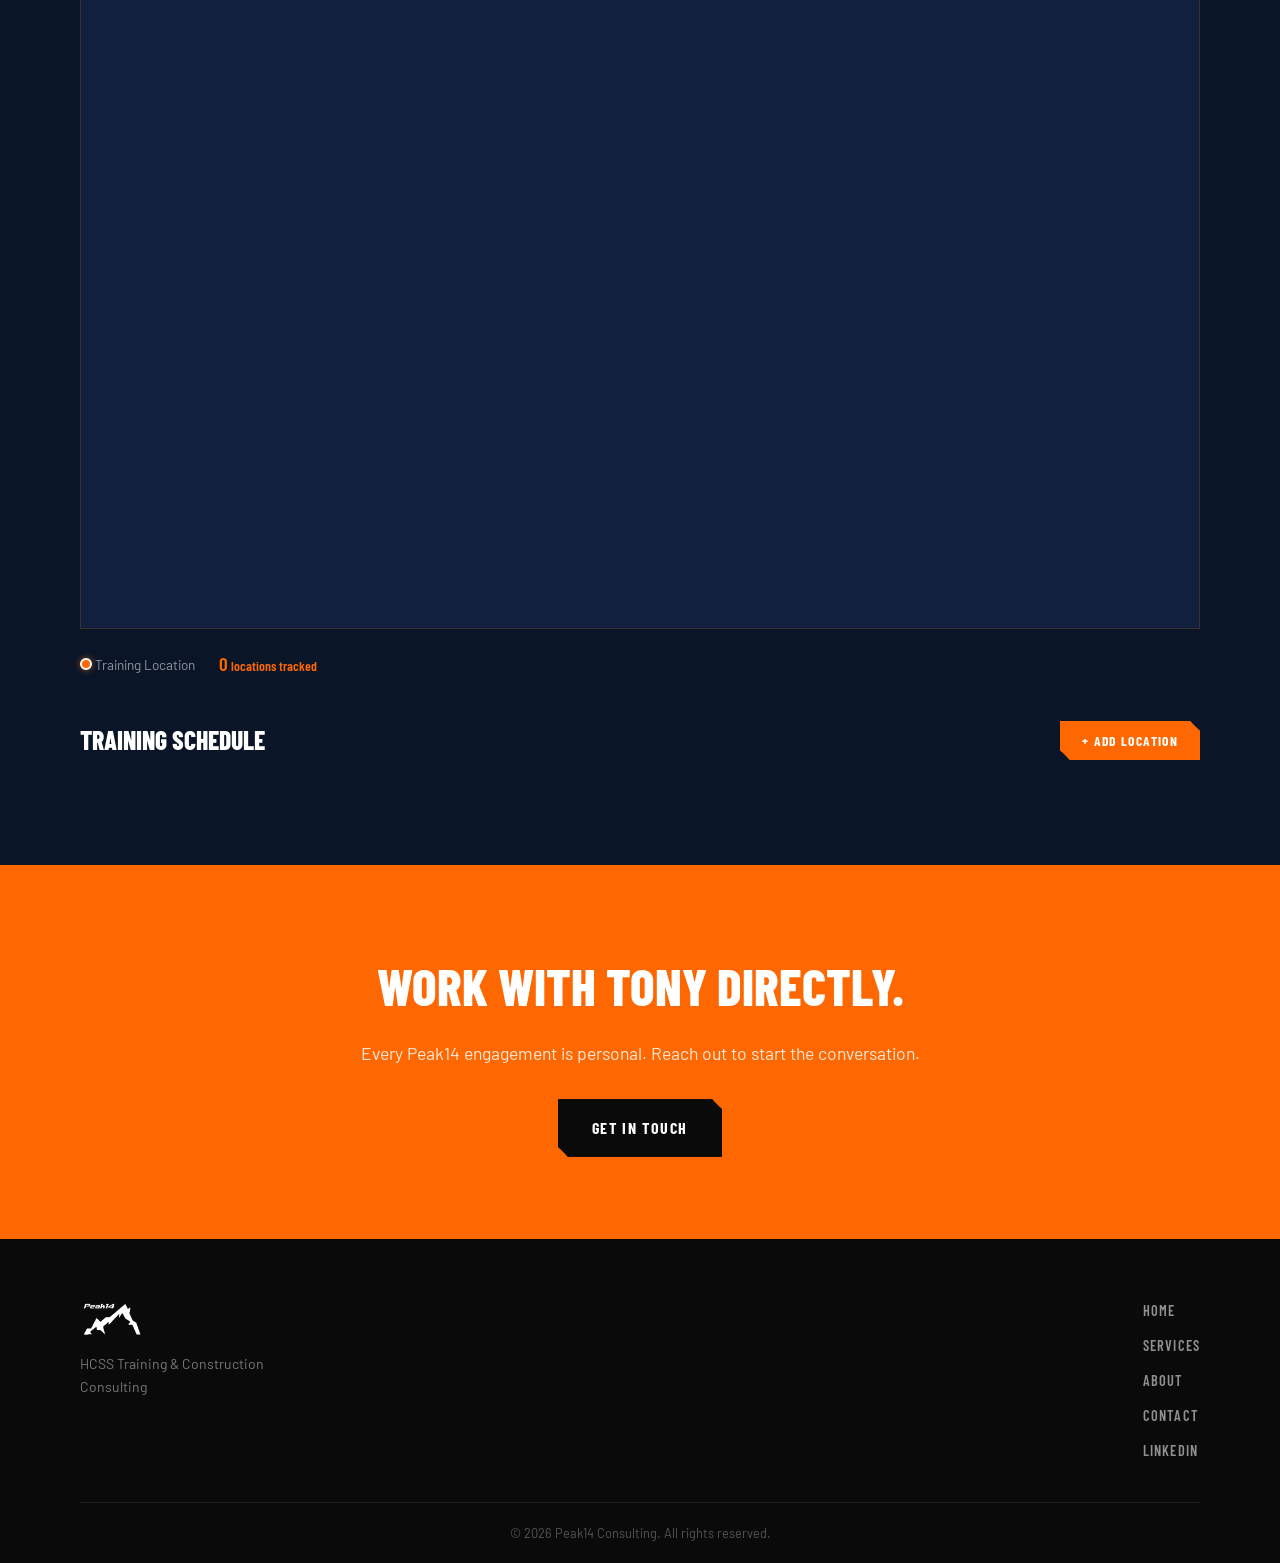
==== commit 1f9db4ea: "Revise Tony's bio and update form placeholders Updated Tony's title and experience details. Changed " ====
--- a/about.html
+++ b/about.html
@@ -50,7 +50,7 @@
       </div>
       <div class="bio-text-col">
         <h2>About Tony</h2>
-        <p>Tony Anderson is the Principal of Peak14 Consulting — an independent consultancy serving the heavy construction industry across the United States and Canada. With more than a decade of hands-on experience with HCSS software and a deep background in construction operations, Tony brings a perspective that goes far beyond the average trainer.</p>
+        <p>Tony Anderson is the President of Peak14 Consulting — an independent consultancy serving the heavy construction industry across the United States and Canada. With more than two decades of hands-on experience with HCSS software and a deep background in construction operations, Tony brings a perspective that goes far beyond the average trainer.</p>
         <p>Tony's work with HCSS began as a user — learning HeavyBid and HeavyJob from the estimating desk and the field, understanding firsthand where the software delivers and where teams struggle to make it stick. That experience became the foundation for Peak14: practical training, grounded in how construction actually works, delivered by someone who's been there.</p>
         <p>Beyond software training, Tony works with construction executives on the strategic and operational challenges that shape a company's long-term health. Long-term planning, process efficiency, organizational design, and building the leadership culture that keeps great people — these are the engagements Tony brings the same direct, no-nonsense approach to that has defined his HCSS work.</p>
         <p>Every Peak14 engagement is delivered personally by Tony. No junior staff, no subcontractors — just a principal consultant fully invested in your team's success.</p>
@@ -103,11 +103,11 @@
         <div class="form-row">
           <div class="form-group">
             <label>City</label>
-            <input type="text" id="form-city" placeholder="e.g. Houston" />
+            <input type="text" id="form-city" placeholder="e.g. Loveland" />
           </div>
           <div class="form-group">
             <label>State / Province</label>
-            <input type="text" id="form-state" placeholder="e.g. TX" />
+            <input type="text" id="form-state" placeholder="e.g. CO" />
           </div>
           <div class="form-group">
             <label>Country</label>
@@ -120,7 +120,7 @@
         <div class="form-row">
           <div class="form-group">
             <label>Date</label>
-            <input type="text" id="form-date" placeholder="e.g. March 2026" />
+            <input type="text" id="form-date" placeholder="e.g. June 2026" />
           </div>
           <div class="form-group">
             <label>Training Type</label>
--- a/style.css
+++ b/style.css
@@ -40,7 +40,7 @@
   justify-content: space-between;
   padding: 0 40px;
   height: 70px;
-  background: rgba(10,10,10,0.95);
+  background: rgba(10,10,10,0.97);
   border-bottom: 2px solid var(--orange);
   backdrop-filter: blur(8px);
 }
@@ -51,12 +51,11 @@
   height: 44px;
   width: auto;
   filter: brightness(0) invert(1);
-  /* If logo has color, remove filter above */
 }
 
 .nav-links {
   display: flex;
-  gap: 36px;
+  gap: 32px;
   list-style: none;
 }
 
@@ -173,7 +172,7 @@
 .hero-content {
   position: relative;
   z-index: 1;
-  max-width: 700px;
+  max-width: 720px;
 }
 
 .hero-eyebrow {
@@ -216,7 +215,7 @@
   font-size: 1.15rem;
   font-weight: 300;
   color: rgba(255,255,255,0.75);
-  max-width: 520px;
+  max-width: 560px;
   margin-bottom: 36px;
   line-height: 1.7;
 }
@@ -291,15 +290,20 @@
   display: grid;
   grid-template-columns: repeat(3, 1fr);
   gap: 2px;
-  margin-top: 0;
+}
+
+.services-grid-2x3 {
+  grid-template-columns: repeat(3, 1fr);
 }
 
 .service-card {
   background: var(--navy-mid);
-  padding: 48px 36px;
+  padding: 44px 36px;
   position: relative;
   border-top: 2px solid transparent;
   transition: border-color 0.3s, background 0.3s;
+  display: flex;
+  flex-direction: column;
 }
 .service-card:hover { border-color: var(--orange); background: #172a4a; }
 .service-card.featured { background: #162240; border-top: 2px solid var(--orange); }
@@ -316,26 +320,52 @@
   padding: 4px 10px;
 }
 
-.service-icon {
-  font-size: 2.5rem;
+.service-icon-wrap {
+  width: 52px; height: 52px;
+  display: flex;
+  align-items: center;
+  justify-content: center;
+  background: rgba(255,103,0,0.1);
+  border: 1px solid rgba(255,103,0,0.25);
   margin-bottom: 20px;
-  display: block;
+  color: var(--orange);
+  flex-shrink: 0;
 }
 
 .service-card h3 {
   font-family: var(--font-display);
-  font-size: 1.5rem;
+  font-size: 1.4rem;
   font-weight: 800;
   text-transform: uppercase;
   letter-spacing: 0.05em;
-  margin-bottom: 14px;
+  margin-bottom: 12px;
   color: var(--white);
 }
 
 .service-card p {
-  font-size: 0.95rem;
+  font-size: 0.93rem;
   color: rgba(255,255,255,0.65);
   line-height: 1.7;
+  flex: 1;
+}
+
+.card-link {
+  display: inline-block;
+  margin-top: 18px;
+  font-family: var(--font-display);
+  font-size: 0.85rem;
+  font-weight: 700;
+  letter-spacing: 0.08em;
+  text-transform: uppercase;
+  color: var(--orange);
+  text-decoration: none;
+  transition: color 0.2s;
+}
+.card-link:hover { color: var(--orange-light); }
+
+.services-cta {
+  margin-top: 48px;
+  text-align: center;
 }
 
 /* ===== WHY ===== */
@@ -365,13 +395,13 @@
 
 .why-right {
   display: grid;
-  grid-template-columns: 1fr;
+  grid-template-columns: 1fr 1fr;
   gap: 2px;
 }
 
 .stat-block {
   background: var(--navy-mid);
-  padding: 36px 40px;
+  padding: 32px 28px;
   border-left: 4px solid var(--orange);
   transition: background 0.2s;
 }
@@ -379,18 +409,62 @@
 
 .stat-num {
   font-family: var(--font-display);
-  font-size: 2.2rem;
+  font-size: 2rem;
   font-weight: 900;
   color: var(--orange);
   line-height: 1;
   margin-bottom: 6px;
 }
 .stat-label {
-  font-size: 0.85rem;
+  font-size: 0.82rem;
   font-weight: 600;
   text-transform: uppercase;
   letter-spacing: 0.1em;
   color: rgba(255,255,255,0.5);
+}
+
+/* ===== APPROACH ===== */
+.approach {
+  background: var(--black);
+  padding: 100px 80px;
+  border-top: 1px solid rgba(255,255,255,0.06);
+}
+.approach-inner { max-width: 1100px; }
+
+.approach-steps {
+  display: grid;
+  grid-template-columns: repeat(3, 1fr);
+  gap: 40px;
+  margin-top: 0;
+}
+
+.approach-step {
+  position: relative;
+  padding-left: 0;
+}
+
+.step-num {
+  font-family: var(--font-display);
+  font-size: 4rem;
+  font-weight: 900;
+  color: rgba(255,103,0,0.15);
+  line-height: 1;
+  margin-bottom: 12px;
+}
+
+.approach-step h3 {
+  font-family: var(--font-display);
+  font-size: 1.4rem;
+  font-weight: 800;
+  text-transform: uppercase;
+  color: var(--white);
+  margin-bottom: 12px;
+}
+
+.approach-step p {
+  font-size: 0.95rem;
+  color: rgba(255,255,255,0.6);
+  line-height: 1.7;
 }
 
 /* ===== CTA BANNER ===== */
@@ -489,7 +563,117 @@
 .page-hero p {
   font-size: 1.1rem;
   color: rgba(255,255,255,0.65);
-  max-width: 500px;
+  max-width: 540px;
+}
+
+/* ===== SERVICES PAGE ===== */
+.svc-section {
+  padding: 80px 80px;
+  background: var(--black);
+}
+.svc-section.svc-alt {
+  background: var(--navy);
+}
+.svc-section-inner {
+  display: grid;
+  grid-template-columns: 300px 1fr;
+  gap: 80px;
+  align-items: start;
+  max-width: 1200px;
+}
+.svc-label-col { padding-top: 4px; }
+.svc-heading {
+  font-family: var(--font-display);
+  font-size: clamp(2.4rem, 4vw, 3.6rem);
+  font-weight: 900;
+  text-transform: uppercase;
+  color: var(--white);
+  line-height: 0.95;
+  margin: 12px 0 20px;
+}
+.svc-tag-row {
+  display: flex;
+  flex-wrap: wrap;
+  gap: 8px;
+}
+.svc-lead {
+  font-size: 1.15rem;
+  color: rgba(255,255,255,0.85);
+  line-height: 1.7;
+  margin-bottom: 18px;
+  font-weight: 500;
+}
+.svc-detail-col > p {
+  font-size: 0.98rem;
+  color: rgba(255,255,255,0.65);
+  line-height: 1.8;
+  margin-bottom: 14px;
+}
+.svc-bullets {
+  margin: 28px 0;
+  background: rgba(10,22,40,0.6);
+  border-left: 3px solid var(--orange);
+  padding: 24px 28px;
+}
+.svc-bullets h4 {
+  font-family: var(--font-display);
+  font-size: 0.8rem;
+  font-weight: 700;
+  letter-spacing: 0.25em;
+  text-transform: uppercase;
+  color: var(--orange);
+  margin-bottom: 14px;
+}
+.svc-bullets ul {
+  list-style: none;
+  display: flex;
+  flex-direction: column;
+  gap: 8px;
+}
+.svc-bullets li {
+  font-size: 0.93rem;
+  color: rgba(255,255,255,0.75);
+  padding-left: 16px;
+  position: relative;
+}
+.svc-bullets li::before {
+  content: '—';
+  position: absolute;
+  left: 0;
+  color: var(--orange);
+  font-weight: 700;
+}
+.svc-formats {
+  display: flex;
+  flex-wrap: wrap;
+  gap: 8px;
+}
+.format-pill {
+  font-family: var(--font-display);
+  font-size: 0.78rem;
+  font-weight: 700;
+  letter-spacing: 0.08em;
+  text-transform: uppercase;
+  padding: 5px 12px;
+  background: rgba(255,103,0,0.1);
+  border: 1px solid rgba(255,103,0,0.3);
+  color: rgba(255,255,255,0.7);
+}
+.svc-divider {
+  height: 1px;
+  background: rgba(255,255,255,0.06);
+}
+.svc-section-header {
+  padding: 80px 80px 40px;
+  background: var(--black);
+  border-top: 1px solid rgba(255,255,255,0.06);
+}
+.svc-section-intro {
+  font-size: 1.05rem;
+  color: rgba(255,255,255,0.6);
+  max-width: 600px;
+  line-height: 1.7;
+  margin-top: -24px;
 }
 
 /* ===== BIO SECTION ===== */
@@ -593,6 +777,7 @@
   font-size: 1rem;
   color: rgba(255,255,255,0.65);
   margin-bottom: 32px;
+  max-width: 600px;
 }
 
 .map-wrapper { position: relative; }
@@ -725,6 +910,7 @@
   border-color: var(--orange);
 }
 .form-group select option { background: var(--navy); }
+.form-group select optgroup { background: var(--navy); color: var(--orange); }
 
 .form-group-wide { grid-column: span 2; }
 
@@ -818,7 +1004,16 @@
   align-items: flex-start;
   gap: 16px;
 }
-.contact-icon { font-size: 1.5rem; flex-shrink: 0; }
+.contact-icon {
+  width: 42px; height: 42px;
+  display: flex;
+  align-items: center;
+  justify-content: center;
+  background: rgba(255,103,0,0.1);
+  border: 1px solid rgba(255,103,0,0.25);
+  flex-shrink: 0;
+  color: var(--orange);
+}
 .contact-item strong { font-weight: 600; font-size: 0.9rem; color: var(--white); }
 .contact-link {
   color: var(--orange);
@@ -884,6 +1079,11 @@
 .hidden { display: none !important; }
 
 /* ===== RESPONSIVE ===== */
+@media (max-width: 1024px) {
+  .svc-section-inner { grid-template-columns: 1fr; gap: 32px; }
+  .why-right { grid-template-columns: 1fr 1fr; }
+}
+
 @media (max-width: 900px) {
   .navbar { padding: 0 24px; }
   .nav-links { display: none; flex-direction: column; position: absolute; top: 70px; left: 0; right: 0; background: var(--black); padding: 20px 24px; border-bottom: 2px solid var(--orange); gap: 16px; }
@@ -894,9 +1094,14 @@
   .hero-badge { display: none; }
 
   .services { padding: 60px 24px; }
-  .services-grid { grid-template-columns: 1fr; }
+  .services-grid,
+  .services-grid-2x3 { grid-template-columns: 1fr; }
 
   .why { padding: 60px 24px; grid-template-columns: 1fr; gap: 40px; }
+  .why-right { grid-template-columns: 1fr 1fr; }
+
+  .approach { padding: 60px 24px; }
+  .approach-steps { grid-template-columns: 1fr; gap: 32px; }
 
   .cta-banner { padding: 60px 24px; }
 
@@ -914,4 +1119,7 @@
   .contact-grid { grid-template-columns: 1fr; gap: 50px; }
 
   .form-group-wide { grid-column: span 1; }
-}
+
+  .svc-section { padding: 60px 24px; }
+  .svc-section-header { padding: 60px 24px 32px; }
+}
